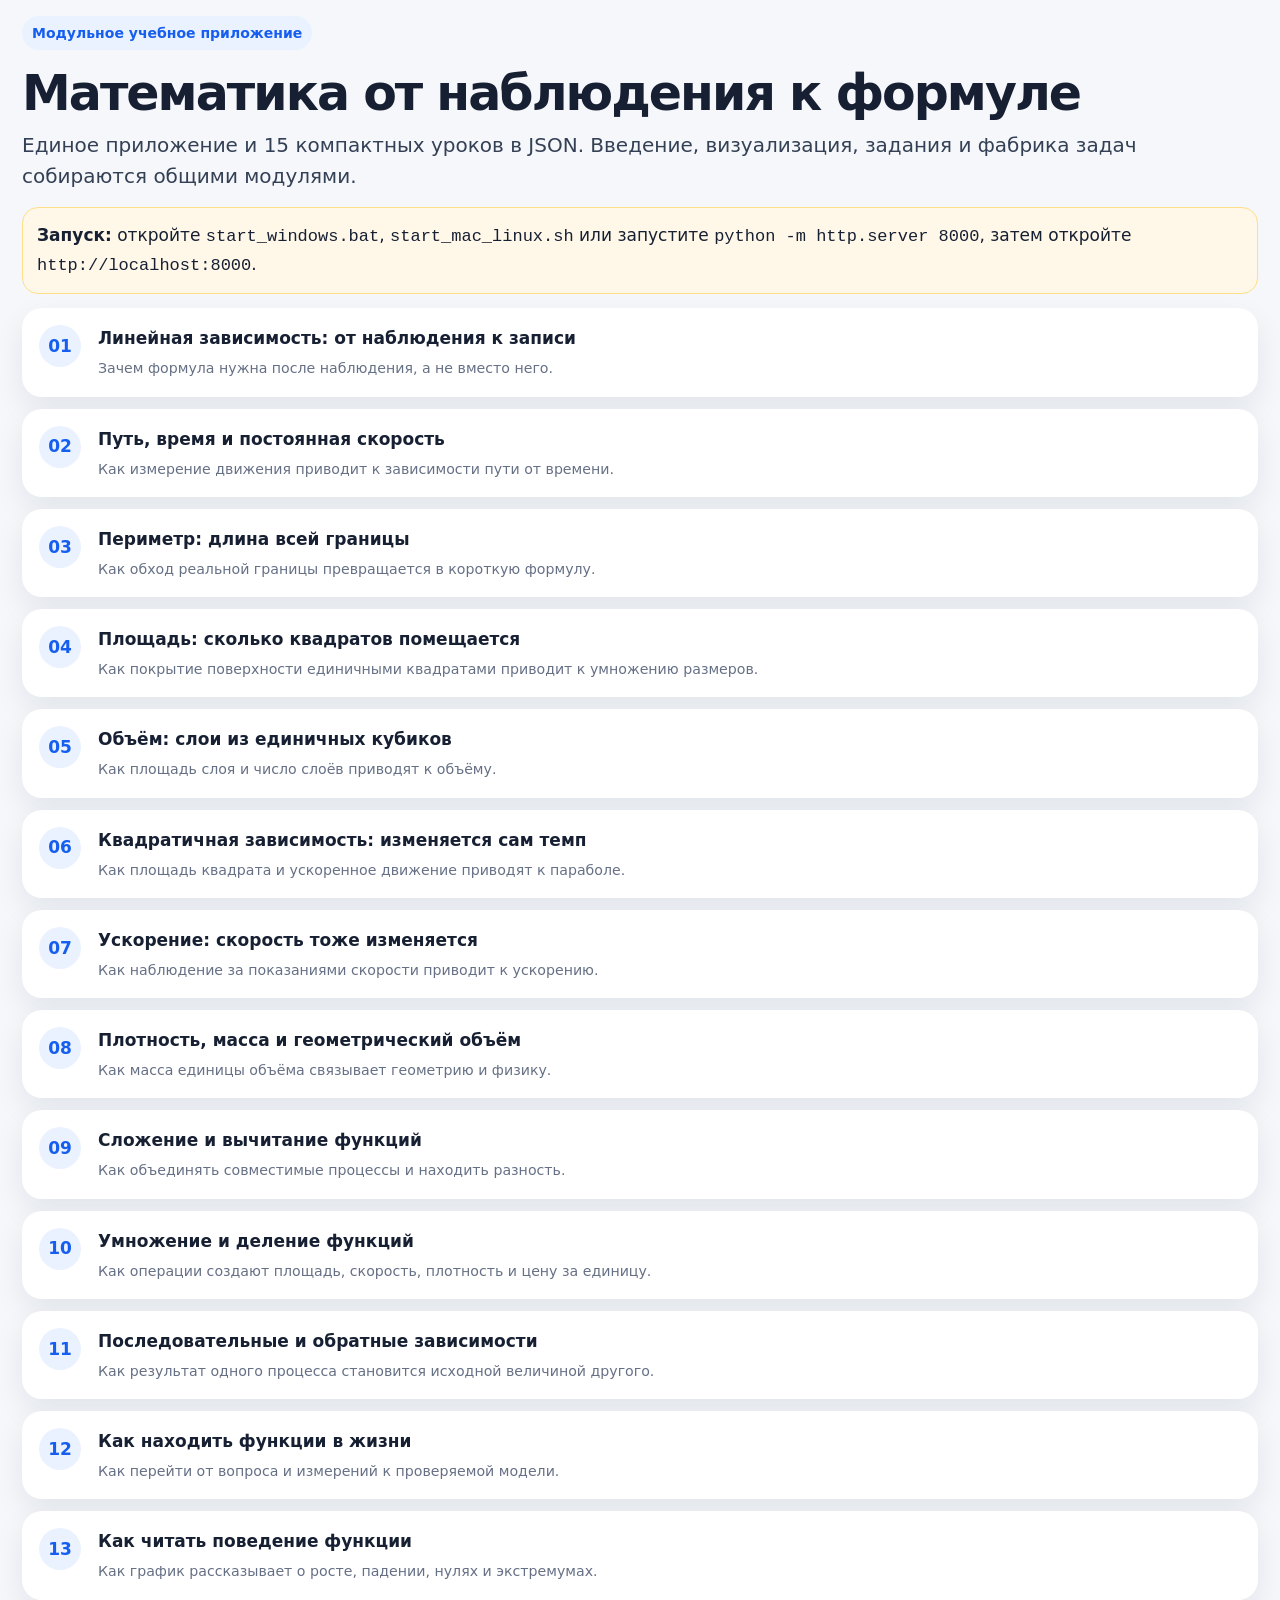
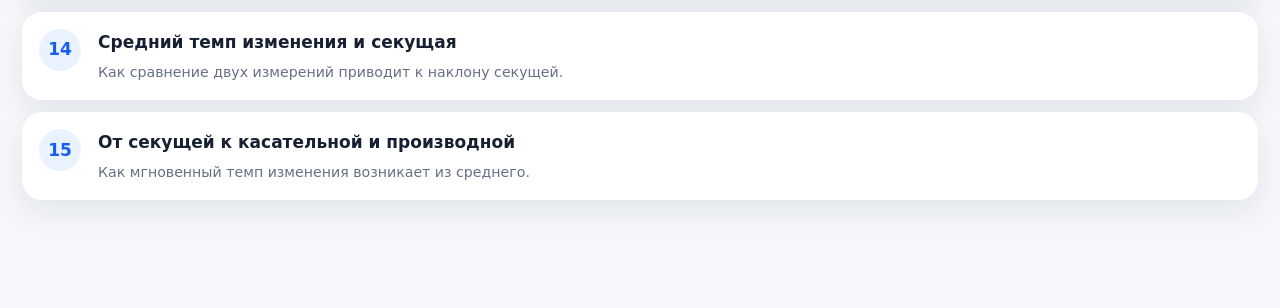
==== math-lessons/index.html @ f0b16c6f "Add files via upload" ====
<!doctype html><html lang="ru"><head><link rel="manifest" href="./manifest.webmanifest"><link rel="icon" href="./icons/icon-192.png"><meta name="mobile-web-app-capable" content="yes"><meta name="apple-mobile-web-app-capable" content="yes"><meta charset="utf-8"><meta name="viewport" content="width=device-width,initial-scale=1"><title>Математика от наблюдения к формуле</title><link rel="stylesheet" href="./css/app.css"></head><body><main><span class="eyebrow">Модульное учебное приложение</span><h1>Математика от наблюдения к формуле</h1><p class="lead">Единое приложение и 15 компактных уроков в JSON. Введение, визуализация, задания и фабрика задач собираются общими модулями.</p><div class="note"><strong>Запуск:</strong> откройте <code>start_windows.bat</code>, <code>start_mac_linux.sh</code> или запустите <code>python -m http.server 8000</code>, затем откройте <code>http://localhost:8000</code>.</div><div class="catalog"><a class="lessonlink" href="lesson.html?lesson=01-linear"><span>01</span><div><b>Линейная зависимость: от наблюдения к записи</b><small>Зачем формула нужна после наблюдения, а не вместо него.</small></div></a><a class="lessonlink" href="lesson.html?lesson=02-motion"><span>02</span><div><b>Путь, время и постоянная скорость</b><small>Как измерение движения приводит к зависимости пути от времени.</small></div></a><a class="lessonlink" href="lesson.html?lesson=03-perimeter"><span>03</span><div><b>Периметр: длина всей границы</b><small>Как обход реальной границы превращается в короткую формулу.</small></div></a><a class="lessonlink" href="lesson.html?lesson=04-area"><span>04</span><div><b>Площадь: сколько квадратов помещается</b><small>Как покрытие поверхности единичными квадратами приводит к умножению размеров.</small></div></a><a class="lessonlink" href="lesson.html?lesson=05-volume"><span>05</span><div><b>Объём: слои из единичных кубиков</b><small>Как площадь слоя и число слоёв приводят к объёму.</small></div></a><a class="lessonlink" href="lesson.html?lesson=06-quadratic"><span>06</span><div><b>Квадратичная зависимость: изменяется сам темп</b><small>Как площадь квадрата и ускоренное движение приводят к параболе.</small></div></a><a class="lessonlink" href="lesson.html?lesson=07-acceleration"><span>07</span><div><b>Ускорение: скорость тоже изменяется</b><small>Как наблюдение за показаниями скорости приводит к ускорению.</small></div></a><a class="lessonlink" href="lesson.html?lesson=08-density"><span>08</span><div><b>Плотность, масса и геометрический объём</b><small>Как масса единицы объёма связывает геометрию и физику.</small></div></a><a class="lessonlink" href="lesson.html?lesson=09-sum"><span>09</span><div><b>Сложение и вычитание функций</b><small>Как объединять совместимые процессы и находить разность.</small></div></a><a class="lessonlink" href="lesson.html?lesson=10-product"><span>10</span><div><b>Умножение и деление функций</b><small>Как операции создают площадь, скорость, плотность и цену за единицу.</small></div></a><a class="lessonlink" href="lesson.html?lesson=11-composition"><span>11</span><div><b>Последовательные и обратные зависимости</b><small>Как результат одного процесса становится исходной величиной другого.</small></div></a><a class="lessonlink" href="lesson.html?lesson=12-modeling"><span>12</span><div><b>Как находить функции в жизни</b><small>Как перейти от вопроса и измерений к проверяемой модели.</small></div></a><a class="lessonlink" href="lesson.html?lesson=13-analysis"><span>13</span><div><b>Как читать поведение функции</b><small>Как график рассказывает о росте, падении, нулях и экстремумах.</small></div></a><a class="lessonlink" href="lesson.html?lesson=14-rate"><span>14</span><div><b>Средний темп изменения и секущая</b><small>Как сравнение двух измерений приводит к наклону секущей.</small></div></a><a class="lessonlink" href="lesson.html?lesson=15-derivative"><span>15</span><div><b>От секущей к касательной и производной</b><small>Как мгновенный темп изменения возникает из среднего.</small></div></a></div></main><script>if("serviceWorker" in navigator){window.addEventListener("load",()=>navigator.serviceWorker.register("./sw.js"));}</script></body></html>
---- math-lessons/css/app.css ----
:root{--bg:#f5f7fb;--card:#fff;--ink:#172033;--muted:#667085;--primary:#155eef;--pale:#eaf1ff;--accent:#f79009;--green:#087e5b;--red:#b42318;--violet:#6941c6;--line:#e4e7ec;--shadow:0 12px 30px rgba(16,24,40,.08);--r:22px}
*{box-sizing:border-box}html{scroll-behavior:smooth}body{margin:0;background:var(--bg);color:var(--ink);font:17px/1.58 system-ui,-apple-system,"Segoe UI",Arial,sans-serif}.app{max-width:800px;margin:auto;min-height:100vh}.top{position:sticky;top:0;z-index:30;padding:10px 14px;background:rgba(245,247,251,.95);backdrop-filter:blur(12px);border-bottom:1px solid var(--line)}.toprow{display:flex;gap:10px;align-items:center}.brand{flex:1;color:var(--primary);font-weight:850;white-space:nowrap;overflow:hidden;text-overflow:ellipsis}.home,.menu{border:0;background:#fff;color:var(--ink);text-decoration:none;border-radius:13px;padding:9px 11px;font-weight:800;box-shadow:0 2px 10px rgba(16,24,40,.06)}.progress{height:5px;background:#dfe5ea;border-radius:8px;overflow:hidden;margin-top:9px}.progress i{display:block;height:100%;width:0;background:linear-gradient(90deg,var(--primary),#53b1fd);transition:.25s}main{padding:16px 14px 112px}.screen{display:none}.screen.active{display:block;animation:rise .22s ease}@keyframes rise{from{opacity:.2;transform:translateY(7px)}}h1{font-size:clamp(31px,9vw,49px);line-height:1.05;letter-spacing:-.04em;margin:18px 0 10px}h2{font-size:28px;line-height:1.16;letter-spacing:-.025em;margin:18px 0 10px}h3{font-size:20px;margin:15px 0 7px}p{margin:8px 0 14px}.lead{font-size:20px;color:#344054}.eyebrow,.badge{display:inline-flex;padding:6px 10px;border-radius:999px;background:var(--pale);color:var(--primary);font-size:14px;font-weight:850}.card,.task,.demo{background:var(--card);border:1px solid #edf0f4;border-radius:var(--r);padding:18px;margin:14px 0;box-shadow:var(--shadow)}.observe{border-left:5px solid var(--accent)}.idea{border-left:5px solid var(--primary)}.formula{font-size:25px;font-weight:850;text-align:center;background:#f8fafc;border-radius:17px;padding:14px;margin:12px 0}.note{background:#fff7e8;border:1px solid #fedf89;border-radius:16px;padding:14px;margin:14px 0}.steps{display:grid;gap:11px}.step{display:grid;grid-template-columns:34px 1fr;gap:10px;align-items:start}.num{width:31px;height:31px;border-radius:50%;display:grid;place-items:center;background:var(--pale);color:var(--primary);font-weight:850}.graph{width:100%;height:auto;border:1px solid var(--line);border-radius:18px;background:#fff}.controls{display:grid;gap:12px;background:#fff;border:1px solid var(--line);border-radius:17px;padding:14px}.controls label{font-weight:750}.controls input[type=number],.task input{width:100%;padding:12px;border:1px solid var(--line);border-radius:13px;font:inherit}.dial{display:grid;place-items:center;touch-action:none;user-select:none}.dial svg{max-width:310px;width:100%;height:auto}.actions{display:grid;grid-template-columns:1fr 1fr;gap:8px}.btn,.subbtn{border:0;border-radius:13px;padding:12px 14px;font:inherit;font-weight:820}.btn{background:var(--primary);color:#fff}.subbtn{background:#eef2f6;color:var(--ink)}.hint,.solution,.feedback{display:none;padding:12px;border-radius:13px;margin-top:9px}.hint.show,.solution.show,.feedback.show{display:block}.hint{background:#fff7e8}.solution{background:#f8fafc;border:1px dashed #98a2b3}.feedback.ok{background:#e9f8f1;color:#05603a}.feedback.no{background:#fff1f0;color:#912018}.factory{border:2px solid #b2ccff}.factoryhead{display:flex;justify-content:space-between;align-items:center;gap:10px}.factoryhead button{border:0;background:var(--pale);color:var(--primary);padding:9px 11px;border-radius:12px;font-weight:850}.bottom{position:fixed;left:0;right:0;bottom:0;z-index:30;background:rgba(255,255,255,.96);border-top:1px solid var(--line);padding:10px 14px calc(10px + env(safe-area-inset-bottom))}.nav{max-width:772px;margin:auto;display:grid;grid-template-columns:1fr auto 1fr;gap:10px}.nav button{border:0;border-radius:14px;padding:12px;font-weight:850}.prev{background:#eef2f6}.next{background:var(--primary);color:#fff}.count{align-self:center;color:var(--muted);font-size:14px;font-weight:750}.catalog{display:grid;gap:12px}.lessonlink{display:grid;grid-template-columns:46px 1fr;gap:13px;color:inherit;text-decoration:none;background:#fff;border-radius:20px;padding:17px;box-shadow:var(--shadow)}.lessonlink>span{width:42px;height:42px;border-radius:50%;display:grid;place-items:center;background:var(--pale);color:var(--primary);font-weight:850}.lessonlink small{display:block;color:var(--muted);margin-top:5px}.toc{display:grid;gap:9px}.toc button{border:0;background:#fff;border-radius:15px;padding:14px;text-align:left;font:inherit;font-weight:750;box-shadow:var(--shadow)}ul,ol{padding-left:23px}li{margin:7px 0}.readout{font-weight:850;color:var(--primary)}@media(min-width:700px){main{padding-left:22px;padding-right:22px}.card,.task,.demo{padding:22px}}
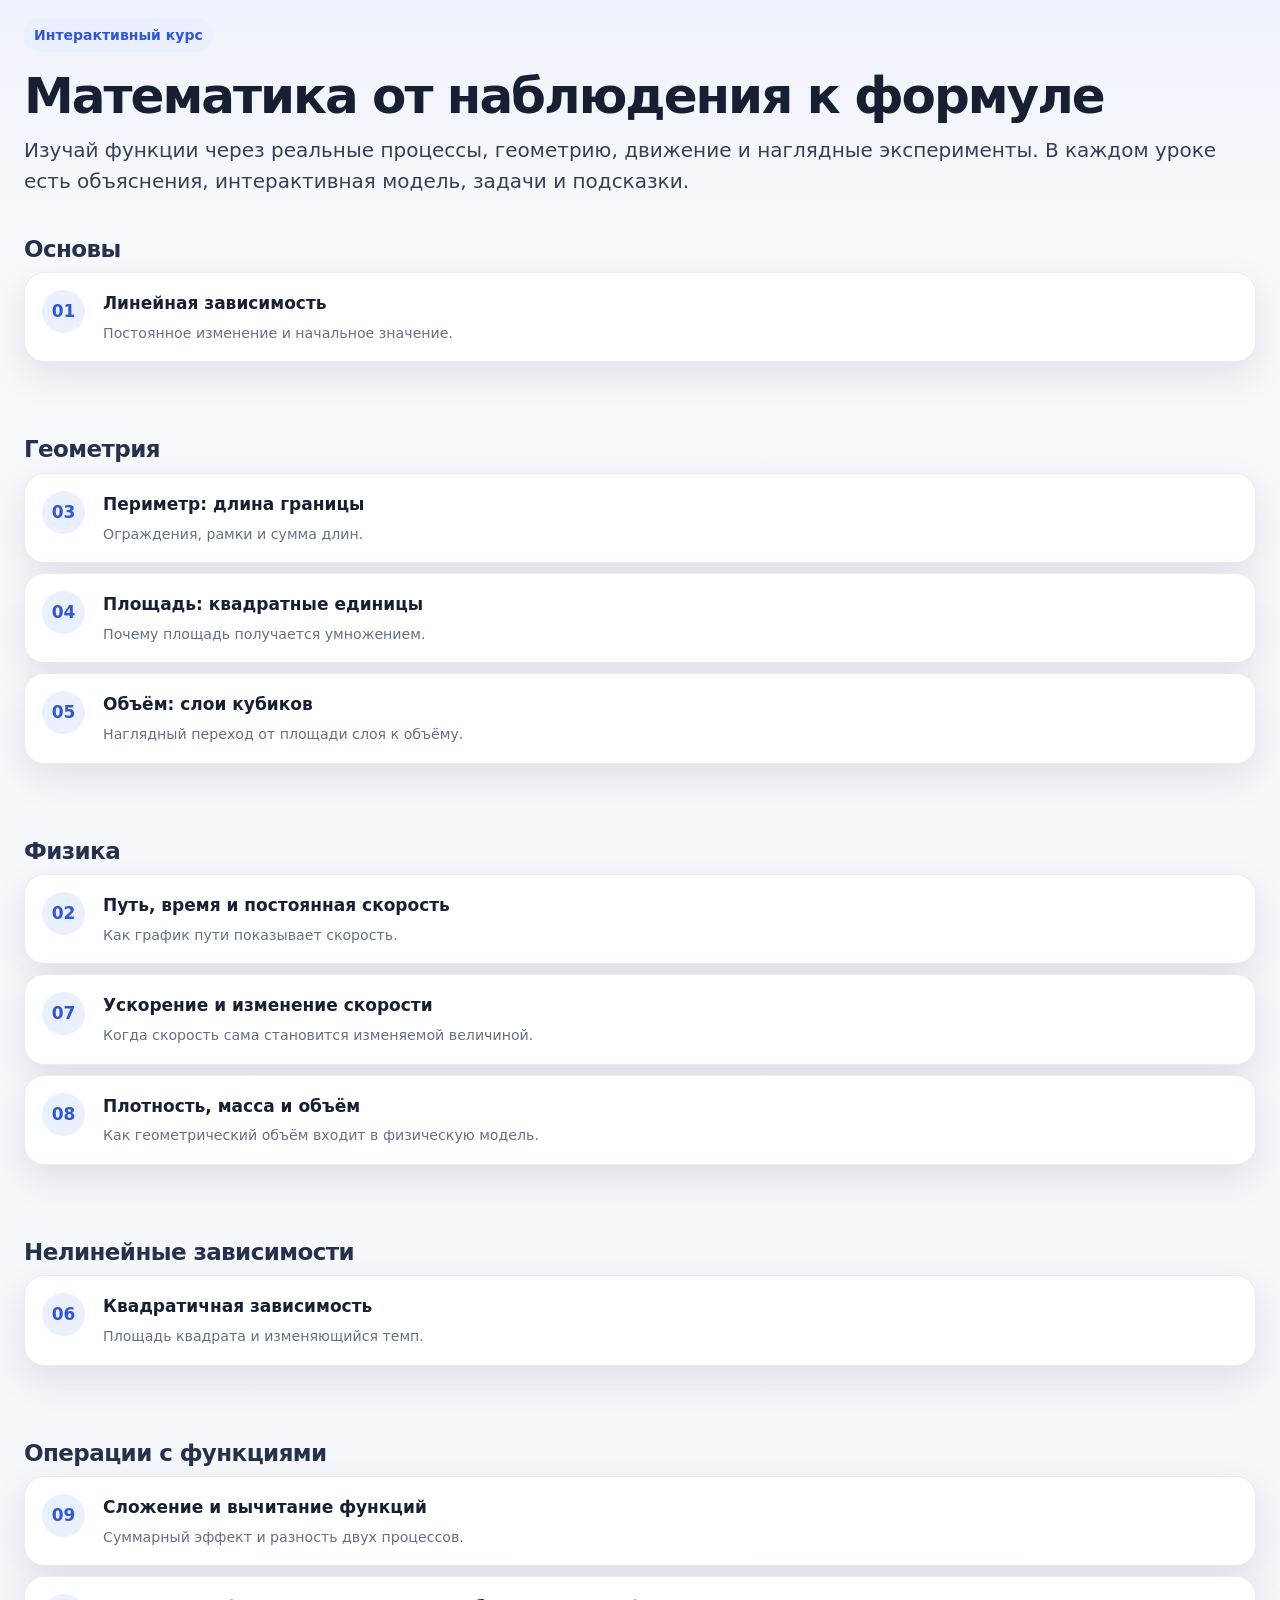
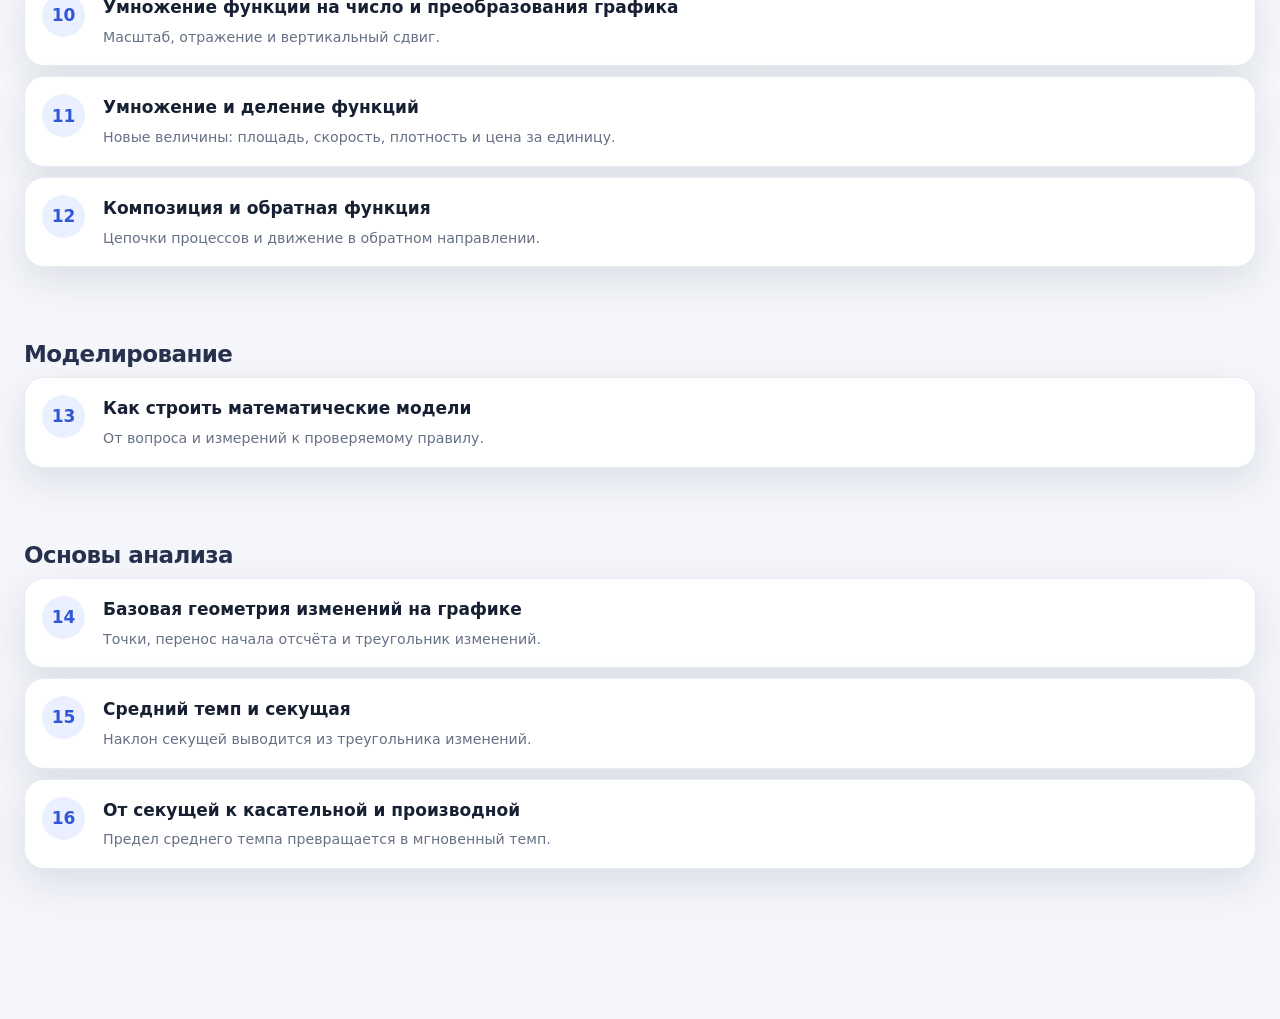
==== commit 81cae463: "Add files via upload" ====
--- a/math-lessons/index.html
+++ b/math-lessons/index.html
@@ -1 +1 @@
-<!doctype html><html lang="ru"><head><link rel="manifest" href="./manifest.webmanifest"><link rel="icon" href="./icons/icon-192.png"><meta name="mobile-web-app-capable" content="yes"><meta name="apple-mobile-web-app-capable" content="yes"><meta charset="utf-8"><meta name="viewport" content="width=device-width,initial-scale=1"><title>Математика от наблюдения к формуле</title><link rel="stylesheet" href="./css/app.css"></head><body><main><span class="eyebrow">Модульное учебное приложение</span><h1>Математика от наблюдения к формуле</h1><p class="lead">Единое приложение и 15 компактных уроков в JSON. Введение, визуализация, задания и фабрика задач собираются общими модулями.</p><div class="note"><strong>Запуск:</strong> откройте <code>start_windows.bat</code>, <code>start_mac_linux.sh</code> или запустите <code>python -m http.server 8000</code>, затем откройте <code>http://localhost:8000</code>.</div><div class="catalog"><a class="lessonlink" href="lesson.html?lesson=01-linear"><span>01</span><div><b>Линейная зависимость: от наблюдения к записи</b><small>Зачем формула нужна после наблюдения, а не вместо него.</small></div></a><a class="lessonlink" href="lesson.html?lesson=02-motion"><span>02</span><div><b>Путь, время и постоянная скорость</b><small>Как измерение движения приводит к зависимости пути от времени.</small></div></a><a class="lessonlink" href="lesson.html?lesson=03-perimeter"><span>03</span><div><b>Периметр: длина всей границы</b><small>Как обход реальной границы превращается в короткую формулу.</small></div></a><a class="lessonlink" href="lesson.html?lesson=04-area"><span>04</span><div><b>Площадь: сколько квадратов помещается</b><small>Как покрытие поверхности единичными квадратами приводит к умножению размеров.</small></div></a><a class="lessonlink" href="lesson.html?lesson=05-volume"><span>05</span><div><b>Объём: слои из единичных кубиков</b><small>Как площадь слоя и число слоёв приводят к объёму.</small></div></a><a class="lessonlink" href="lesson.html?lesson=06-quadratic"><span>06</span><div><b>Квадратичная зависимость: изменяется сам темп</b><small>Как площадь квадрата и ускоренное движение приводят к параболе.</small></div></a><a class="lessonlink" href="lesson.html?lesson=07-acceleration"><span>07</span><div><b>Ускорение: скорость тоже изменяется</b><small>Как наблюдение за показаниями скорости приводит к ускорению.</small></div></a><a class="lessonlink" href="lesson.html?lesson=08-density"><span>08</span><div><b>Плотность, масса и геометрический объём</b><small>Как масса единицы объёма связывает геометрию и физику.</small></div></a><a class="lessonlink" href="lesson.html?lesson=09-sum"><span>09</span><div><b>Сложение и вычитание функций</b><small>Как объединять совместимые процессы и находить разность.</small></div></a><a class="lessonlink" href="lesson.html?lesson=10-product"><span>10</span><div><b>Умножение и деление функций</b><small>Как операции создают площадь, скорость, плотность и цену за единицу.</small></div></a><a class="lessonlink" href="lesson.html?lesson=11-composition"><span>11</span><div><b>Последовательные и обратные зависимости</b><small>Как результат одного процесса становится исходной величиной другого.</small></div></a><a class="lessonlink" href="lesson.html?lesson=12-modeling"><span>12</span><div><b>Как находить функции в жизни</b><small>Как перейти от вопроса и измерений к проверяемой модели.</small></div></a><a class="lessonlink" href="lesson.html?lesson=13-analysis"><span>13</span><div><b>Как читать поведение функции</b><small>Как график рассказывает о росте, падении, нулях и экстремумах.</small></div></a><a class="lessonlink" href="lesson.html?lesson=14-rate"><span>14</span><div><b>Средний темп изменения и секущая</b><small>Как сравнение двух измерений приводит к наклону секущей.</small></div></a><a class="lessonlink" href="lesson.html?lesson=15-derivative"><span>15</span><div><b>От секущей к касательной и производной</b><small>Как мгновенный темп изменения возникает из среднего.</small></div></a></div></main><script>if("serviceWorker" in navigator){window.addEventListener("load",()=>navigator.serviceWorker.register("./sw.js"));}</script></body></html>+<!doctype html><html lang="ru"><head><meta charset="utf-8"><meta name="viewport" content="width=device-width,initial-scale=1,viewport-fit=cover"><meta name="theme-color" content="#3157d5"><link rel="manifest" href="./manifest.webmanifest"><link rel="icon" href="./icons/icon-192.png"><title>Математика от наблюдения к формуле</title><link rel="stylesheet" href="./css/app.css"></head><body><main><span class="eyebrow">Интерактивный курс</span><h1>Математика от наблюдения к формуле</h1><p class="lead">Изучай функции через реальные процессы, геометрию, движение и наглядные эксперименты. В каждом уроке есть объяснения, интерактивная модель, задачи и подсказки.</p><div class="catalog"><section class="group"><h2>Основы</h2><a class="lessonlink" href="lesson.html?lesson=01-linear"><span>01</span><div><b>Линейная зависимость</b><small>Постоянное изменение и начальное значение.</small></div></a></section><section class="group"><h2>Геометрия</h2><a class="lessonlink" href="lesson.html?lesson=03-perimeter"><span>03</span><div><b>Периметр: длина границы</b><small>Ограждения, рамки и сумма длин.</small></div></a><a class="lessonlink" href="lesson.html?lesson=04-area"><span>04</span><div><b>Площадь: квадратные единицы</b><small>Почему площадь получается умножением.</small></div></a><a class="lessonlink" href="lesson.html?lesson=05-volume"><span>05</span><div><b>Объём: слои кубиков</b><small>Наглядный переход от площади слоя к объёму.</small></div></a></section><section class="group"><h2>Физика</h2><a class="lessonlink" href="lesson.html?lesson=02-motion"><span>02</span><div><b>Путь, время и постоянная скорость</b><small>Как график пути показывает скорость.</small></div></a><a class="lessonlink" href="lesson.html?lesson=07-acceleration"><span>07</span><div><b>Ускорение и изменение скорости</b><small>Когда скорость сама становится изменяемой величиной.</small></div></a><a class="lessonlink" href="lesson.html?lesson=08-density"><span>08</span><div><b>Плотность, масса и объём</b><small>Как геометрический объём входит в физическую модель.</small></div></a></section><section class="group"><h2>Нелинейные зависимости</h2><a class="lessonlink" href="lesson.html?lesson=06-quadratic"><span>06</span><div><b>Квадратичная зависимость</b><small>Площадь квадрата и изменяющийся темп.</small></div></a></section><section class="group"><h2>Операции с функциями</h2><a class="lessonlink" href="lesson.html?lesson=09-sum-difference"><span>09</span><div><b>Сложение и вычитание функций</b><small>Суммарный эффект и разность двух процессов.</small></div></a><a class="lessonlink" href="lesson.html?lesson=10-transform"><span>10</span><div><b>Умножение функции на число и преобразования графика</b><small>Масштаб, отражение и вертикальный сдвиг.</small></div></a><a class="lessonlink" href="lesson.html?lesson=11-product-quotient"><span>11</span><div><b>Умножение и деление функций</b><small>Новые величины: площадь, скорость, плотность и цена за единицу.</small></div></a><a class="lessonlink" href="lesson.html?lesson=12-composition-inverse"><span>12</span><div><b>Композиция и обратная функция</b><small>Цепочки процессов и движение в обратном направлении.</small></div></a></section><section class="group"><h2>Моделирование</h2><a class="lessonlink" href="lesson.html?lesson=13-modeling"><span>13</span><div><b>Как строить математические модели</b><small>От вопроса и измерений к проверяемому правилу.</small></div></a></section><section class="group"><h2>Основы анализа</h2><a class="lessonlink" href="lesson.html?lesson=14-coordinate-geometry"><span>14</span><div><b>Базовая геометрия изменений на графике</b><small>Точки, перенос начала отсчёта и треугольник изменений.</small></div></a><a class="lessonlink" href="lesson.html?lesson=15-average-rate"><span>15</span><div><b>Средний темп и секущая</b><small>Наклон секущей выводится из треугольника изменений.</small></div></a><a class="lessonlink" href="lesson.html?lesson=16-derivative"><span>16</span><div><b>От секущей к касательной и производной</b><small>Предел среднего темпа превращается в мгновенный темп.</small></div></a></section></div></main><script>if('serviceWorker' in navigator)navigator.serviceWorker.register('./sw.js');</script></body></html>
--- a/math-lessons/css/app.css
+++ b/math-lessons/css/app.css
@@ -1,3 +1,2 @@
 
-:root{--bg:#f5f7fb;--card:#fff;--ink:#172033;--muted:#667085;--primary:#155eef;--pale:#eaf1ff;--accent:#f79009;--green:#087e5b;--red:#b42318;--violet:#6941c6;--line:#e4e7ec;--shadow:0 12px 30px rgba(16,24,40,.08);--r:22px}
-*{box-sizing:border-box}html{scroll-behavior:smooth}body{margin:0;background:var(--bg);color:var(--ink);font:17px/1.58 system-ui,-apple-system,"Segoe UI",Arial,sans-serif}.app{max-width:800px;margin:auto;min-height:100vh}.top{position:sticky;top:0;z-index:30;padding:10px 14px;background:rgba(245,247,251,.95);backdrop-filter:blur(12px);border-bottom:1px solid var(--line)}.toprow{display:flex;gap:10px;align-items:center}.brand{flex:1;color:var(--primary);font-weight:850;white-space:nowrap;overflow:hidden;text-overflow:ellipsis}.home,.menu{border:0;background:#fff;color:var(--ink);text-decoration:none;border-radius:13px;padding:9px 11px;font-weight:800;box-shadow:0 2px 10px rgba(16,24,40,.06)}.progress{height:5px;background:#dfe5ea;border-radius:8px;overflow:hidden;margin-top:9px}.progress i{display:block;height:100%;width:0;background:linear-gradient(90deg,var(--primary),#53b1fd);transition:.25s}main{padding:16px 14px 112px}.screen{display:none}.screen.active{display:block;animation:rise .22s ease}@keyframes rise{from{opacity:.2;transform:translateY(7px)}}h1{font-size:clamp(31px,9vw,49px);line-height:1.05;letter-spacing:-.04em;margin:18px 0 10px}h2{font-size:28px;line-height:1.16;letter-spacing:-.025em;margin:18px 0 10px}h3{font-size:20px;margin:15px 0 7px}p{margin:8px 0 14px}.lead{font-size:20px;color:#344054}.eyebrow,.badge{display:inline-flex;padding:6px 10px;border-radius:999px;background:var(--pale);color:var(--primary);font-size:14px;font-weight:850}.card,.task,.demo{background:var(--card);border:1px solid #edf0f4;border-radius:var(--r);padding:18px;margin:14px 0;box-shadow:var(--shadow)}.observe{border-left:5px solid var(--accent)}.idea{border-left:5px solid var(--primary)}.formula{font-size:25px;font-weight:850;text-align:center;background:#f8fafc;border-radius:17px;padding:14px;margin:12px 0}.note{background:#fff7e8;border:1px solid #fedf89;border-radius:16px;padding:14px;margin:14px 0}.steps{display:grid;gap:11px}.step{display:grid;grid-template-columns:34px 1fr;gap:10px;align-items:start}.num{width:31px;height:31px;border-radius:50%;display:grid;place-items:center;background:var(--pale);color:var(--primary);font-weight:850}.graph{width:100%;height:auto;border:1px solid var(--line);border-radius:18px;background:#fff}.controls{display:grid;gap:12px;background:#fff;border:1px solid var(--line);border-radius:17px;padding:14px}.controls label{font-weight:750}.controls input[type=number],.task input{width:100%;padding:12px;border:1px solid var(--line);border-radius:13px;font:inherit}.dial{display:grid;place-items:center;touch-action:none;user-select:none}.dial svg{max-width:310px;width:100%;height:auto}.actions{display:grid;grid-template-columns:1fr 1fr;gap:8px}.btn,.subbtn{border:0;border-radius:13px;padding:12px 14px;font:inherit;font-weight:820}.btn{background:var(--primary);color:#fff}.subbtn{background:#eef2f6;color:var(--ink)}.hint,.solution,.feedback{display:none;padding:12px;border-radius:13px;margin-top:9px}.hint.show,.solution.show,.feedback.show{display:block}.hint{background:#fff7e8}.solution{background:#f8fafc;border:1px dashed #98a2b3}.feedback.ok{background:#e9f8f1;color:#05603a}.feedback.no{background:#fff1f0;color:#912018}.factory{border:2px solid #b2ccff}.factoryhead{display:flex;justify-content:space-between;align-items:center;gap:10px}.factoryhead button{border:0;background:var(--pale);color:var(--primary);padding:9px 11px;border-radius:12px;font-weight:850}.bottom{position:fixed;left:0;right:0;bottom:0;z-index:30;background:rgba(255,255,255,.96);border-top:1px solid var(--line);padding:10px 14px calc(10px + env(safe-area-inset-bottom))}.nav{max-width:772px;margin:auto;display:grid;grid-template-columns:1fr auto 1fr;gap:10px}.nav button{border:0;border-radius:14px;padding:12px;font-weight:850}.prev{background:#eef2f6}.next{background:var(--primary);color:#fff}.count{align-self:center;color:var(--muted);font-size:14px;font-weight:750}.catalog{display:grid;gap:12px}.lessonlink{display:grid;grid-template-columns:46px 1fr;gap:13px;color:inherit;text-decoration:none;background:#fff;border-radius:20px;padding:17px;box-shadow:var(--shadow)}.lessonlink>span{width:42px;height:42px;border-radius:50%;display:grid;place-items:center;background:var(--pale);color:var(--primary);font-weight:850}.lessonlink small{display:block;color:var(--muted);margin-top:5px}.toc{display:grid;gap:9px}.toc button{border:0;background:#fff;border-radius:15px;padding:14px;text-align:left;font:inherit;font-weight:750;box-shadow:var(--shadow)}ul,ol{padding-left:23px}li{margin:7px 0}.readout{font-weight:850;color:var(--primary)}@media(min-width:700px){main{padding-left:22px;padding-right:22px}.card,.task,.demo{padding:22px}}
+:root{--bg:#f3f5fa;--surface:#fff;--ink:#172033;--muted:#667085;--primary:#3157d5;--primary2:#2246b5;--pale:#eaf0ff;--orange:#f79009;--green:#087e5b;--red:#b42318;--violet:#7a4bd3;--line:#dfe4ec;--soft:#f8f9fc;--shadow:0 14px 36px rgba(18,31,62,.10);--r:22px}*{box-sizing:border-box}html{scroll-behavior:smooth}body{margin:0;background:linear-gradient(180deg,#eef2fa 0,#f8f9fc 220px,#f3f5fa 100%);color:var(--ink);font:17px/1.58 system-ui,-apple-system,"Segoe UI",Roboto,Arial,sans-serif}.app{max-width:820px;margin:auto;min-height:100vh}.top{position:sticky;top:0;z-index:50;padding:10px 14px;background:rgba(243,245,250,.94);backdrop-filter:blur(15px);border-bottom:1px solid rgba(207,214,226,.8)}.toprow{display:flex;gap:9px;align-items:center}.brand{flex:1;color:var(--primary);font-weight:850;overflow:hidden;text-overflow:ellipsis;white-space:nowrap}.home,.menu{border:1px solid var(--line);background:#fff;color:var(--ink);text-decoration:none;border-radius:14px;padding:10px 12px;font-weight:800;box-shadow:0 3px 12px rgba(18,31,62,.06)}.progress{height:5px;background:#dfe5ed;border-radius:10px;overflow:hidden;margin-top:9px}.progress i{display:block;height:100%;width:0;background:linear-gradient(90deg,var(--primary),#56a4ff);transition:.25s}main{padding:18px 14px 116px}.screen{display:none}.screen.active{display:block;animation:rise .22s ease}@keyframes rise{from{opacity:.2;transform:translateY(8px)}}h1{font-size:clamp(32px,9vw,50px);line-height:1.05;letter-spacing:-.04em;margin:18px 0 12px}h2{font-size:29px;line-height:1.15;letter-spacing:-.025em;margin:18px 0 10px}h3{font-size:21px;margin:15px 0 8px}p{margin:8px 0 14px}.lead{font-size:20px;color:#344054}.eyebrow,.badge{display:inline-flex;border-radius:999px;background:var(--pale);color:var(--primary);padding:6px 10px;font-size:14px;font-weight:850}.card,.task,.demo{background:var(--surface);border:1px solid #e9edf3;border-radius:var(--r);padding:19px;margin:15px 0;box-shadow:var(--shadow)}.observe{border-left:5px solid var(--orange)}.idea{border-left:5px solid var(--primary)}.formula{font-size:24px;font-weight:850;text-align:center;background:var(--soft);border:1px solid var(--line);border-radius:17px;padding:15px;margin:12px 0}.note{background:#fff7e8;border:1px solid #fedf89;border-radius:16px;padding:14px;margin:14px 0}.steps{display:grid;gap:11px}.step{display:grid;grid-template-columns:35px 1fr;gap:10px;align-items:start}.num{width:32px;height:32px;border-radius:50%;display:grid;place-items:center;background:var(--pale);color:var(--primary);font-weight:850}.graph{width:100%;height:auto;border:1px solid var(--line);border-radius:18px;background:#fbfcfe}.controls{display:grid;gap:12px;background:var(--soft);border:1px solid var(--line);border-radius:17px;padding:15px;margin-top:12px}.controls label{font-weight:760}.controls input[type=number],.task input{width:100%;padding:13px;border:1px solid #cdd5df;border-radius:13px;background:#fff;color:var(--ink);font:inherit}.controls input[type=range]{width:100%;accent-color:var(--primary)}.actions{display:grid;grid-template-columns:1fr 1fr;gap:9px;margin-top:10px}.btn,.subbtn{min-height:48px;border:0;border-radius:14px;padding:12px 15px;font:inherit;font-weight:840}.btn{width:100%;background:linear-gradient(180deg,#3a62e3,#284ec5);color:#fff;box-shadow:0 7px 15px rgba(49,87,213,.22);margin-top:9px}.btn:active{transform:translateY(1px);box-shadow:0 3px 8px rgba(49,87,213,.18)}.subbtn{background:#eef1f6;color:var(--ink)}.hint,.solution,.feedback{display:none;padding:13px;border-radius:14px;margin-top:10px}.hint.show,.solution.show,.feedback.show{display:block}.hint{background:#fff7e8;border:1px solid #fedf89}.solution{background:#f8fafc;border:1px dashed #98a2b3}.feedback.ok{background:#e9f8f1;color:#05603a}.feedback.no{background:#fff1f0;color:#912018}.factory{border:2px solid #b2ccff}.factoryhead{display:flex;justify-content:space-between;align-items:center;gap:10px}.factoryhead button{border:0;background:var(--pale);color:var(--primary);padding:10px 12px;border-radius:13px;font-weight:850}.bottom{position:fixed;left:0;right:0;bottom:0;z-index:40;background:rgba(255,255,255,.96);border-top:1px solid var(--line);padding:10px 14px calc(10px + env(safe-area-inset-bottom))}.nav{max-width:792px;margin:auto;display:grid;grid-template-columns:1fr auto 1fr;gap:10px}.nav button{min-height:50px;border:0;border-radius:15px;padding:12px;font-weight:850}.prev{background:#e9edf3;color:var(--ink)}.next{background:linear-gradient(180deg,#3a62e3,#284ec5);color:#fff}.count{align-self:center;color:var(--muted);font-size:14px;font-weight:750}.catalog{display:grid;gap:16px}.group{margin:24px 0}.group h2{font-size:23px;color:#25314d;margin:0 0 10px}.lessonlink{display:grid;grid-template-columns:48px 1fr;gap:13px;text-decoration:none;color:inherit;background:#fff;border:1px solid #e7ebf2;border-radius:20px;padding:17px;margin:10px 0;box-shadow:var(--shadow)}.lessonlink>span{width:43px;height:43px;border-radius:50%;display:grid;place-items:center;background:var(--pale);color:var(--primary);font-weight:850}.lessonlink small{display:block;color:var(--muted);margin-top:5px}.toc{display:grid;gap:9px}.toc button{border:1px solid var(--line);background:#fff;border-radius:15px;padding:14px;text-align:left;font:inherit;font-weight:750}.legend{display:grid;gap:8px;margin:10px 0}.legend div{display:flex;gap:10px;align-items:flex-start}.dot{width:13px;height:13px;border-radius:50%;margin-top:6px;flex:none}.chiprow{display:flex;gap:7px;flex-wrap:wrap}.chip{padding:6px 9px;border-radius:999px;background:#eef1f6;font-size:14px;font-weight:700}.readout{font-weight:850;color:var(--primary)}ul,ol{padding-left:23px}li{margin:7px 0}@media(min-width:700px){main{padding-left:24px;padding-right:24px}.card,.task,.demo{padding:23px}}
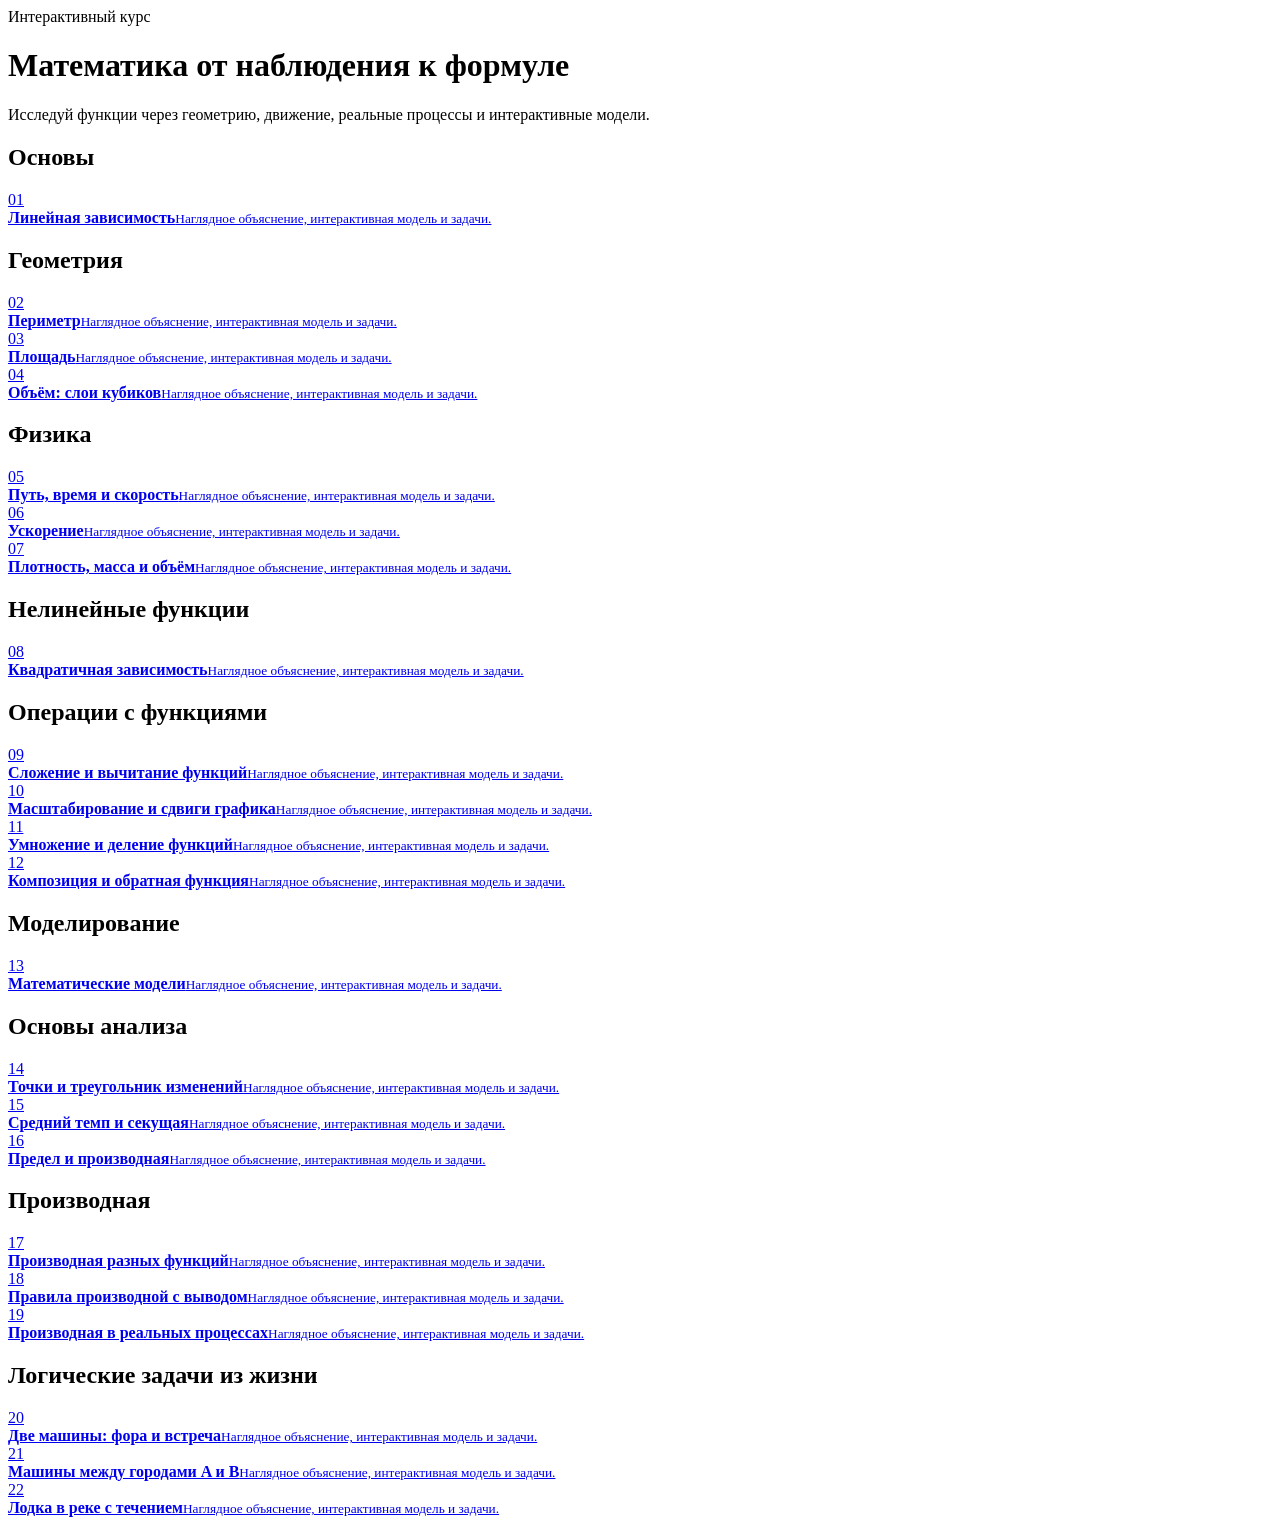
==== commit 13e2853c: "Add files via upload" ====
--- a/math-lessons/index.html
+++ b/math-lessons/index.html
@@ -1 +1 @@
-<!doctype html><html lang="ru"><head><meta charset="utf-8"><meta name="viewport" content="width=device-width,initial-scale=1,viewport-fit=cover"><meta name="theme-color" content="#3157d5"><link rel="manifest" href="./manifest.webmanifest"><link rel="icon" href="./icons/icon-192.png"><title>Математика от наблюдения к формуле</title><link rel="stylesheet" href="./css/app.css"></head><body><main><span class="eyebrow">Интерактивный курс</span><h1>Математика от наблюдения к формуле</h1><p class="lead">Изучай функции через реальные процессы, геометрию, движение и наглядные эксперименты. В каждом уроке есть объяснения, интерактивная модель, задачи и подсказки.</p><div class="catalog"><section class="group"><h2>Основы</h2><a class="lessonlink" href="lesson.html?lesson=01-linear"><span>01</span><div><b>Линейная зависимость</b><small>Постоянное изменение и начальное значение.</small></div></a></section><section class="group"><h2>Геометрия</h2><a class="lessonlink" href="lesson.html?lesson=03-perimeter"><span>03</span><div><b>Периметр: длина границы</b><small>Ограждения, рамки и сумма длин.</small></div></a><a class="lessonlink" href="lesson.html?lesson=04-area"><span>04</span><div><b>Площадь: квадратные единицы</b><small>Почему площадь получается умножением.</small></div></a><a class="lessonlink" href="lesson.html?lesson=05-volume"><span>05</span><div><b>Объём: слои кубиков</b><small>Наглядный переход от площади слоя к объёму.</small></div></a></section><section class="group"><h2>Физика</h2><a class="lessonlink" href="lesson.html?lesson=02-motion"><span>02</span><div><b>Путь, время и постоянная скорость</b><small>Как график пути показывает скорость.</small></div></a><a class="lessonlink" href="lesson.html?lesson=07-acceleration"><span>07</span><div><b>Ускорение и изменение скорости</b><small>Когда скорость сама становится изменяемой величиной.</small></div></a><a class="lessonlink" href="lesson.html?lesson=08-density"><span>08</span><div><b>Плотность, масса и объём</b><small>Как геометрический объём входит в физическую модель.</small></div></a></section><section class="group"><h2>Нелинейные зависимости</h2><a class="lessonlink" href="lesson.html?lesson=06-quadratic"><span>06</span><div><b>Квадратичная зависимость</b><small>Площадь квадрата и изменяющийся темп.</small></div></a></section><section class="group"><h2>Операции с функциями</h2><a class="lessonlink" href="lesson.html?lesson=09-sum-difference"><span>09</span><div><b>Сложение и вычитание функций</b><small>Суммарный эффект и разность двух процессов.</small></div></a><a class="lessonlink" href="lesson.html?lesson=10-transform"><span>10</span><div><b>Умножение функции на число и преобразования графика</b><small>Масштаб, отражение и вертикальный сдвиг.</small></div></a><a class="lessonlink" href="lesson.html?lesson=11-product-quotient"><span>11</span><div><b>Умножение и деление функций</b><small>Новые величины: площадь, скорость, плотность и цена за единицу.</small></div></a><a class="lessonlink" href="lesson.html?lesson=12-composition-inverse"><span>12</span><div><b>Композиция и обратная функция</b><small>Цепочки процессов и движение в обратном направлении.</small></div></a></section><section class="group"><h2>Моделирование</h2><a class="lessonlink" href="lesson.html?lesson=13-modeling"><span>13</span><div><b>Как строить математические модели</b><small>От вопроса и измерений к проверяемому правилу.</small></div></a></section><section class="group"><h2>Основы анализа</h2><a class="lessonlink" href="lesson.html?lesson=14-coordinate-geometry"><span>14</span><div><b>Базовая геометрия изменений на графике</b><small>Точки, перенос начала отсчёта и треугольник изменений.</small></div></a><a class="lessonlink" href="lesson.html?lesson=15-average-rate"><span>15</span><div><b>Средний темп и секущая</b><small>Наклон секущей выводится из треугольника изменений.</small></div></a><a class="lessonlink" href="lesson.html?lesson=16-derivative"><span>16</span><div><b>От секущей к касательной и производной</b><small>Предел среднего темпа превращается в мгновенный темп.</small></div></a></section></div></main><script>if('serviceWorker' in navigator)navigator.serviceWorker.register('./sw.js');</script></body></html>+<!doctype html><html lang="ru"><head><meta charset="utf-8"><meta name="viewport" content="width=device-width,initial-scale=1,viewport-fit=cover"><meta name="theme-color" content="#3157d5"><link rel="manifest" href="./manifest.webmanifest"><title>Математика от наблюдения к формуле</title><link rel="stylesheet" href="./css/app.css"><link rel="stylesheet" href="./css/v7.css"></head><body><main><span class="eyebrow">Интерактивный курс</span><h1>Математика от наблюдения к формуле</h1><p class="lead">Исследуй функции через геометрию, движение, реальные процессы и интерактивные модели.</p><div class="catalog"><section class="group"><h2>Основы</h2><a class="lessonlink" href="lesson.html?lesson=01-linear"><span>01</span><div><b>Линейная зависимость</b><small>Наглядное объяснение, интерактивная модель и задачи.</small></div></a></section><section class="group"><h2>Геометрия</h2><a class="lessonlink" href="lesson.html?lesson=03-perimeter"><span>02</span><div><b>Периметр</b><small>Наглядное объяснение, интерактивная модель и задачи.</small></div></a><a class="lessonlink" href="lesson.html?lesson=04-area"><span>03</span><div><b>Площадь</b><small>Наглядное объяснение, интерактивная модель и задачи.</small></div></a><a class="lessonlink" href="lesson.html?lesson=05-volume"><span>04</span><div><b>Объём: слои кубиков</b><small>Наглядное объяснение, интерактивная модель и задачи.</small></div></a></section><section class="group"><h2>Физика</h2><a class="lessonlink" href="lesson.html?lesson=02-motion"><span>05</span><div><b>Путь, время и скорость</b><small>Наглядное объяснение, интерактивная модель и задачи.</small></div></a><a class="lessonlink" href="lesson.html?lesson=07-acceleration"><span>06</span><div><b>Ускорение</b><small>Наглядное объяснение, интерактивная модель и задачи.</small></div></a><a class="lessonlink" href="lesson.html?lesson=08-density"><span>07</span><div><b>Плотность, масса и объём</b><small>Наглядное объяснение, интерактивная модель и задачи.</small></div></a></section><section class="group"><h2>Нелинейные функции</h2><a class="lessonlink" href="lesson.html?lesson=06-quadratic"><span>08</span><div><b>Квадратичная зависимость</b><small>Наглядное объяснение, интерактивная модель и задачи.</small></div></a></section><section class="group"><h2>Операции с функциями</h2><a class="lessonlink" href="lesson.html?lesson=09-sum-difference"><span>09</span><div><b>Сложение и вычитание функций</b><small>Наглядное объяснение, интерактивная модель и задачи.</small></div></a><a class="lessonlink" href="lesson.html?lesson=10-transform"><span>10</span><div><b>Масштабирование и сдвиги графика</b><small>Наглядное объяснение, интерактивная модель и задачи.</small></div></a><a class="lessonlink" href="lesson.html?lesson=11-product-quotient"><span>11</span><div><b>Умножение и деление функций</b><small>Наглядное объяснение, интерактивная модель и задачи.</small></div></a><a class="lessonlink" href="lesson.html?lesson=12-composition-inverse"><span>12</span><div><b>Композиция и обратная функция</b><small>Наглядное объяснение, интерактивная модель и задачи.</small></div></a></section><section class="group"><h2>Моделирование</h2><a class="lessonlink" href="lesson.html?lesson=13-modeling"><span>13</span><div><b>Математические модели</b><small>Наглядное объяснение, интерактивная модель и задачи.</small></div></a></section><section class="group"><h2>Основы анализа</h2><a class="lessonlink" href="lesson.html?lesson=14-coordinate-geometry"><span>14</span><div><b>Точки и треугольник изменений</b><small>Наглядное объяснение, интерактивная модель и задачи.</small></div></a><a class="lessonlink" href="lesson.html?lesson=15-average-rate"><span>15</span><div><b>Средний темп и секущая</b><small>Наглядное объяснение, интерактивная модель и задачи.</small></div></a><a class="lessonlink" href="lesson.html?lesson=16-derivative"><span>16</span><div><b>Предел и производная</b><small>Наглядное объяснение, интерактивная модель и задачи.</small></div></a></section><section class="group"><h2>Производная</h2><a class="lessonlink" href="lesson.html?lesson=17-derivative-gallery"><span>17</span><div><b>Производная разных функций</b><small>Наглядное объяснение, интерактивная модель и задачи.</small></div></a><a class="lessonlink" href="lesson.html?lesson=18-derivative-rules"><span>18</span><div><b>Правила производной с выводом</b><small>Наглядное объяснение, интерактивная модель и задачи.</small></div></a><a class="lessonlink" href="lesson.html?lesson=19-derivative-applications"><span>19</span><div><b>Производная в реальных процессах</b><small>Наглядное объяснение, интерактивная модель и задачи.</small></div></a></section><section class="group"><h2>Логические задачи из жизни</h2><a class="lessonlink" href="lesson.html?lesson=20-two-cars"><span>20</span><div><b>Две машины: фора и встреча</b><small>Наглядное объяснение, интерактивная модель и задачи.</small></div></a><a class="lessonlink" href="lesson.html?lesson=21-shuttle"><span>21</span><div><b>Машины между городами A и B</b><small>Наглядное объяснение, интерактивная модель и задачи.</small></div></a><a class="lessonlink" href="lesson.html?lesson=22-river"><span>22</span><div><b>Лодка в реке с течением</b><small>Наглядное объяснение, интерактивная модель и задачи.</small></div></a></section></div></main><script>if('serviceWorker'in navigator)navigator.serviceWorker.register('./sw.js')</script></body></html>
--- a/math-lessons/css/v7.css
+++ b/math-lessons/css/v7.css
@@ -0,0 +1,3 @@
+
+/* v7 responsive and control improvements */
+.demo{overflow:hidden}.graph{display:block;max-height:64vh;min-height:260px}.control-row{display:flex;align-items:center;gap:10px}.stepper{display:grid;grid-template-columns:48px 1fr 48px;gap:8px;align-items:center}.stepper button,.icon-step{height:46px;border:0;border-radius:13px;background:#e8edfb;color:#2448b5;font-size:24px;font-weight:900}.stepper output{text-align:center;font-weight:850;font-size:20px}.smooth-slider{appearance:none;width:100%;height:12px;border-radius:99px;background:linear-gradient(90deg,#b8c7f6,#3157d5);outline:none}.smooth-slider::-webkit-slider-thumb{appearance:none;width:26px;height:26px;border-radius:50%;background:#fff;border:5px solid #3157d5;box-shadow:0 3px 10px #18316f55}.formula-frac{display:inline-grid;grid-template-rows:auto 2px auto;gap:7px;text-align:center;vertical-align:middle;font-size:clamp(18px,5vw,25px);font-weight:820}.formula-frac .bar{background:currentColor;width:100%;height:2px}.formula-block{display:flex;justify-content:center;align-items:center;gap:8px;flex-wrap:wrap;background:#f8f9fc;border:1px solid #dfe4ec;border-radius:18px;padding:17px;margin:14px 0}.function-tabs{display:flex;gap:7px;overflow:auto;padding:4px 0 10px}.function-tabs button{white-space:nowrap;border:1px solid #ced6e2;background:#fff;border-radius:99px;padding:9px 12px;font-weight:800}.function-tabs button.active{background:#3157d5;color:#fff;border-color:#3157d5}.track{position:relative;height:118px;border-radius:18px;background:linear-gradient(#cfe9ff 0 48%,#8fb56e 49% 67%,#545b64 68% 78%,#a5c978 79%);overflow:hidden;border:1px solid #cfd7e4}.city{position:absolute;top:12px;font-weight:900}.city.a{left:12px}.city.b{right:12px}.car{position:absolute;bottom:23px;font-size:30px;transform:translateX(-50%);transition:left .06s linear}.car.blue{filter:hue-rotate(180deg)}.metrics{display:grid;grid-template-columns:1fr 1fr;gap:9px;margin-top:10px}.metric{background:#f5f7fb;border-radius:14px;padding:11px;text-align:center}.playbtn{width:100%;border:0;border-radius:14px;padding:12px;background:#087e5b;color:#fff;font-weight:850;margin-top:10px}.logic{border-left:5px solid #7a4bd3}.proof{border-left:5px solid #087e5b}.compact-note{font-size:15px;color:#536078}.svg-label{font-size:14px;font-weight:750;fill:#344054}@media(max-width:520px){.graph{min-height:230px;max-height:48vh}.demo{padding:12px}.metrics{grid-template-columns:1fr}.formula-block{padding:13px}.toprow{gap:6px}.home,.menu{padding:9px}.brand{font-size:15px}}
